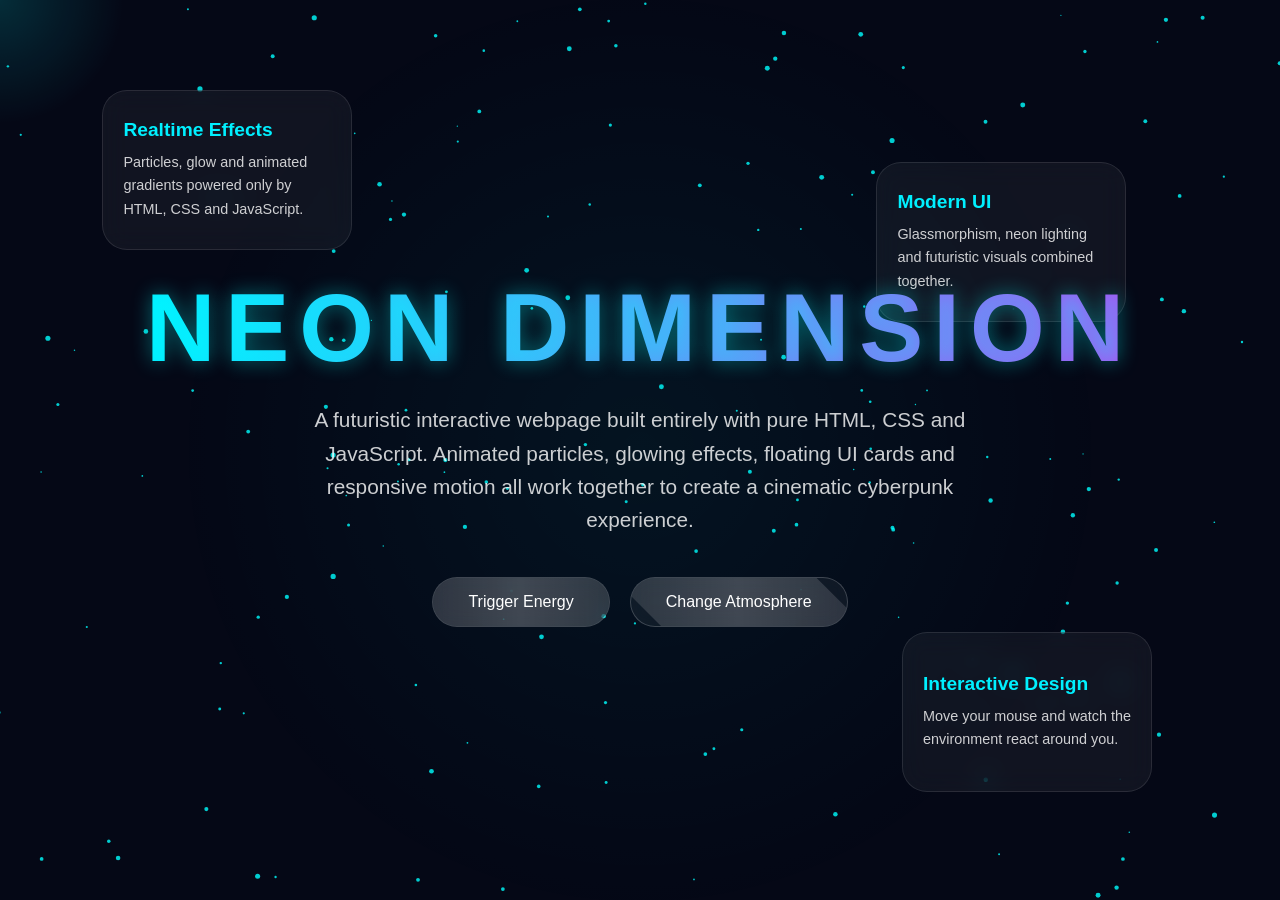
==== index.html @ 29a815ca "Rename github help/index.html to index.html" ====
<!doctype html>
<html lang="en">
  <head>
    <meta charset="UTF-8" />
    <meta name="viewport" content="width=device-width, initial-scale=1.0" />
    <title>Neon Dimension</title>
    <style>
      * {
        margin: 0;
        padding: 0;
        box-sizing: border-box;
        font-family: Arial, sans-serif;
      }

      body {
        overflow: hidden;
        background: #050816;
        color: white;
        height: 100vh;
      }

      canvas {
        position: fixed;
        top: 0;
        left: 0;
        z-index: -1;
      }

      .overlay {
        position: absolute;
        inset: 0;
        background: radial-gradient(
          circle at center,
          rgba(0, 255, 255, 0.05),
          transparent 60%
        );
        pointer-events: none;
      }

      .container {
        position: relative;
        height: 100vh;
        display: flex;
        flex-direction: column;
        justify-content: center;
        align-items: center;
        text-align: center;
        padding: 20px;
      }

      h1 {
        font-size: 6rem;
        text-transform: uppercase;
        letter-spacing: 10px;
        background: linear-gradient(90deg, #00f0ff, #ff00ea, #00f0ff);
        background-size: 300%;
        -webkit-background-clip: text;
        -webkit-text-fill-color: transparent;
        animation: gradientMove 5s infinite linear;
        text-shadow: 0 0 20px rgba(0, 255, 255, 0.4);
      }

      p {
        margin-top: 20px;
        font-size: 1.3rem;
        max-width: 700px;
        line-height: 1.6;
        color: rgba(255, 255, 255, 0.8);
      }

      .buttons {
        margin-top: 40px;
        display: flex;
        gap: 20px;
        flex-wrap: wrap;
        justify-content: center;
      }

      button {
        padding: 15px 35px;
        border: none;
        border-radius: 50px;
        background: rgba(255, 255, 255, 0.05);
        color: white;
        font-size: 1rem;
        cursor: pointer;
        backdrop-filter: blur(10px);
        border: 1px solid rgba(255, 255, 255, 0.2);
        transition: 0.3s ease;
        position: relative;
        overflow: hidden;
      }

      button::before {
        content: "";
        position: absolute;
        top: -100%;
        left: -100%;
        width: 300%;
        height: 300%;
        background: linear-gradient(
          45deg,
          transparent,
          rgba(255, 255, 255, 0.2),
          transparent
        );
        transform: rotate(45deg);
        transition: 0.5s;
      }

      button:hover::before {
        top: 100%;
        left: 100%;
      }

      button:hover {
        transform: translateY(-5px) scale(1.05);
        box-shadow: 0 0 25px rgba(0, 255, 255, 0.5);
        border-color: #00f0ff;
      }

      .floating-card {
        position: absolute;
        width: 250px;
        height: 160px;
        background: rgba(255, 255, 255, 0.05);
        border: 1px solid rgba(255, 255, 255, 0.1);
        backdrop-filter: blur(12px);
        border-radius: 25px;
        padding: 20px;
        display: flex;
        flex-direction: column;
        justify-content: center;
        gap: 10px;
        animation: float 6s ease-in-out infinite;
      }

      .floating-card h3 {
        color: #00f0ff;
        font-size: 1.2rem;
      }

      .floating-card p {
        font-size: 0.9rem;
        margin: 0;
      }

      .card1 {
        top: 10%;
        left: 8%;
      }

      .card2 {
        bottom: 12%;
        right: 10%;
        animation-delay: 2s;
      }

      .card3 {
        top: 18%;
        right: 12%;
        animation-delay: 4s;
      }

      @keyframes gradientMove {
        0% {
          background-position: 0%;
        }
        100% {
          background-position: 300%;
        }
      }

      @keyframes float {
        0%,
        100% {
          transform: translateY(0px);
        }
        50% {
          transform: translateY(-20px);
        }
      }

      .cursor-glow {
        position: fixed;
        width: 250px;
        height: 250px;
        background: radial-gradient(
          circle,
          rgba(0, 255, 255, 0.15),
          transparent 70%
        );
        border-radius: 50%;
        pointer-events: none;
        transform: translate(-50%, -50%);
        mix-blend-mode: screen;
        z-index: 1;
      }

      @media (max-width: 900px) {
        h1 {
          font-size: 3rem;
        }

        .floating-card {
          display: none;
        }
      }
    </style>
  </head>
  <body>
    <canvas id="stars"></canvas>
    <div class="overlay"></div>
    <div class="cursor-glow" id="glow"></div>

    <div class="floating-card card1">
      <h3>Realtime Effects</h3>
      <p>
        Particles, glow and animated gradients powered only by HTML, CSS and
        JavaScript.
      </p>
    </div>

    <div class="floating-card card2">
      <h3>Interactive Design</h3>
      <p>Move your mouse and watch the environment react around you.</p>
    </div>

    <div class="floating-card card3">
      <h3>Modern UI</h3>
      <p>
        Glassmorphism, neon lighting and futuristic visuals combined together.
      </p>
    </div>

    <div class="container">
      <h1>NEON DIMENSION</h1>
      <p>
        A futuristic interactive webpage built entirely with pure HTML, CSS and
        JavaScript. Animated particles, glowing effects, floating UI cards and
        responsive motion all work together to create a cinematic cyberpunk
        experience.
      </p>

      <div class="buttons">
        <button onclick="explode()">Trigger Energy</button>
        <button onclick="changeTheme()">Change Atmosphere</button>
      </div>
    </div>

    <script>
      const canvas = document.getElementById("stars");
      const ctx = canvas.getContext("2d");

      canvas.width = window.innerWidth;
      canvas.height = window.innerHeight;

      let particles = [];

      class Particle {
        constructor(x, y, size, speedX, speedY, color) {
          this.x = x;
          this.y = y;
          this.size = size;
          this.speedX = speedX;
          this.speedY = speedY;
          this.color = color;
        }

        update() {
          this.x += this.speedX;
          this.y += this.speedY;

          if (this.size > 0.2) {
            this.size -= 0.01;
          }
        }

        draw() {
          ctx.fillStyle = this.color;
          ctx.beginPath();
          ctx.arc(this.x, this.y, this.size, 0, Math.PI * 2);
          ctx.fill();
        }
      }

      function initStars() {
        particles = [];
        for (let i = 0; i < 180; i++) {
          particles.push(
            new Particle(
              Math.random() * canvas.width,
              Math.random() * canvas.height,
              Math.random() * 2 + 1,
              (Math.random() - 0.5) * 0.3,
              (Math.random() - 0.5) * 0.3,
              "rgba(0,255,255,0.8)",
            ),
          );
        }
      }

      function animate() {
        ctx.clearRect(0, 0, canvas.width, canvas.height);

        particles.forEach((particle, index) => {
          particle.update();
          particle.draw();

          if (particle.size <= 0.3) {
            particles.splice(index, 1);
          }
        });

        requestAnimationFrame(animate);
      }

      function explode() {
        for (let i = 0; i < 120; i++) {
          particles.push(
            new Particle(
              canvas.width / 2,
              canvas.height / 2,
              Math.random() * 6 + 2,
              (Math.random() - 0.5) * 8,
              (Math.random() - 0.5) * 8,
              `hsl(${Math.random() * 360},100%,60%)`,
            ),
          );
        }
      }

      let dark = true;

      function changeTheme() {
        if (dark) {
          document.body.style.background = "#12001f";
        } else {
          document.body.style.background = "#050816";
        }
        dark = !dark;
      }

      initStars();
      animate();

      window.addEventListener("resize", () => {
        canvas.width = window.innerWidth;
        canvas.height = window.innerHeight;
        initStars();
      });

      const glow = document.getElementById("glow");

      document.addEventListener("mousemove", (e) => {
        glow.style.left = e.clientX + "px";
        glow.style.top = e.clientY + "px";
      });
    </script>
  </body>
</html>
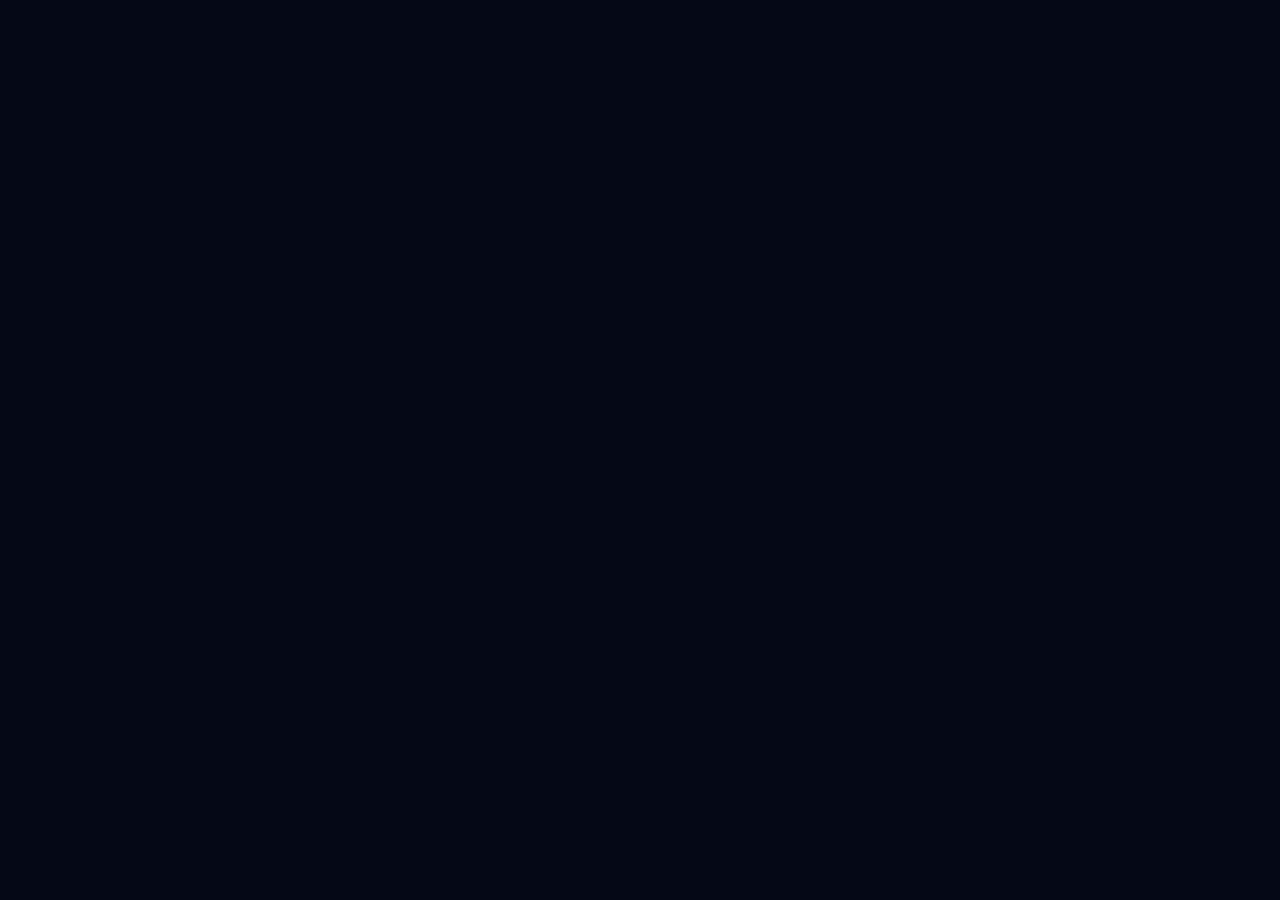
==== commit 35afc72d: "renew code" ====
--- a/index.html
+++ b/index.html
@@ -164,198 +164,3 @@
 
       @keyframes gradientMove {
         0% {
-          background-position: 0%;
-        }
-        100% {
-          background-position: 300%;
-        }
-      }
-
-      @keyframes float {
-        0%,
-        100% {
-          transform: translateY(0px);
-        }
-        50% {
-          transform: translateY(-20px);
-        }
-      }
-
-      .cursor-glow {
-        position: fixed;
-        width: 250px;
-        height: 250px;
-        background: radial-gradient(
-          circle,
-          rgba(0, 255, 255, 0.15),
-          transparent 70%
-        );
-        border-radius: 50%;
-        pointer-events: none;
-        transform: translate(-50%, -50%);
-        mix-blend-mode: screen;
-        z-index: 1;
-      }
-
-      @media (max-width: 900px) {
-        h1 {
-          font-size: 3rem;
-        }
-
-        .floating-card {
-          display: none;
-        }
-      }
-    </style>
-  </head>
-  <body>
-    <canvas id="stars"></canvas>
-    <div class="overlay"></div>
-    <div class="cursor-glow" id="glow"></div>
-
-    <div class="floating-card card1">
-      <h3>Realtime Effects</h3>
-      <p>
-        Particles, glow and animated gradients powered only by HTML, CSS and
-        JavaScript.
-      </p>
-    </div>
-
-    <div class="floating-card card2">
-      <h3>Interactive Design</h3>
-      <p>Move your mouse and watch the environment react around you.</p>
-    </div>
-
-    <div class="floating-card card3">
-      <h3>Modern UI</h3>
-      <p>
-        Glassmorphism, neon lighting and futuristic visuals combined together.
-      </p>
-    </div>
-
-    <div class="container">
-      <h1>NEON DIMENSION</h1>
-      <p>
-        A futuristic interactive webpage built entirely with pure HTML, CSS and
-        JavaScript. Animated particles, glowing effects, floating UI cards and
-        responsive motion all work together to create a cinematic cyberpunk
-        experience.
-      </p>
-
-      <div class="buttons">
-        <button onclick="explode()">Trigger Energy</button>
-        <button onclick="changeTheme()">Change Atmosphere</button>
-      </div>
-    </div>
-
-    <script>
-      const canvas = document.getElementById("stars");
-      const ctx = canvas.getContext("2d");
-
-      canvas.width = window.innerWidth;
-      canvas.height = window.innerHeight;
-
-      let particles = [];
-
-      class Particle {
-        constructor(x, y, size, speedX, speedY, color) {
-          this.x = x;
-          this.y = y;
-          this.size = size;
-          this.speedX = speedX;
-          this.speedY = speedY;
-          this.color = color;
-        }
-
-        update() {
-          this.x += this.speedX;
-          this.y += this.speedY;
-
-          if (this.size > 0.2) {
-            this.size -= 0.01;
-          }
-        }
-
-        draw() {
-          ctx.fillStyle = this.color;
-          ctx.beginPath();
-          ctx.arc(this.x, this.y, this.size, 0, Math.PI * 2);
-          ctx.fill();
-        }
-      }
-
-      function initStars() {
-        particles = [];
-        for (let i = 0; i < 180; i++) {
-          particles.push(
-            new Particle(
-              Math.random() * canvas.width,
-              Math.random() * canvas.height,
-              Math.random() * 2 + 1,
-              (Math.random() - 0.5) * 0.3,
-              (Math.random() - 0.5) * 0.3,
-              "rgba(0,255,255,0.8)",
-            ),
-          );
-        }
-      }
-
-      function animate() {
-        ctx.clearRect(0, 0, canvas.width, canvas.height);
-
-        particles.forEach((particle, index) => {
-          particle.update();
-          particle.draw();
-
-          if (particle.size <= 0.3) {
-            particles.splice(index, 1);
-          }
-        });
-
-        requestAnimationFrame(animate);
-      }
-
-      function explode() {
-        for (let i = 0; i < 120; i++) {
-          particles.push(
-            new Particle(
-              canvas.width / 2,
-              canvas.height / 2,
-              Math.random() * 6 + 2,
-              (Math.random() - 0.5) * 8,
-              (Math.random() - 0.5) * 8,
-              `hsl(${Math.random() * 360},100%,60%)`,
-            ),
-          );
-        }
-      }
-
-      let dark = true;
-
-      function changeTheme() {
-        if (dark) {
-          document.body.style.background = "#12001f";
-        } else {
-          document.body.style.background = "#050816";
-        }
-        dark = !dark;
-      }
-
-      initStars();
-      animate();
-
-      window.addEventListener("resize", () => {
-        canvas.width = window.innerWidth;
-        canvas.height = window.innerHeight;
-        initStars();
-      });
-
-      const glow = document.getElementById("glow");
-
-      document.addEventListener("mousemove", (e) => {
-        glow.style.left = e.clientX + "px";
-        glow.style.top = e.clientY + "px";
-      });
-    </script>
-  </body>
-</html>
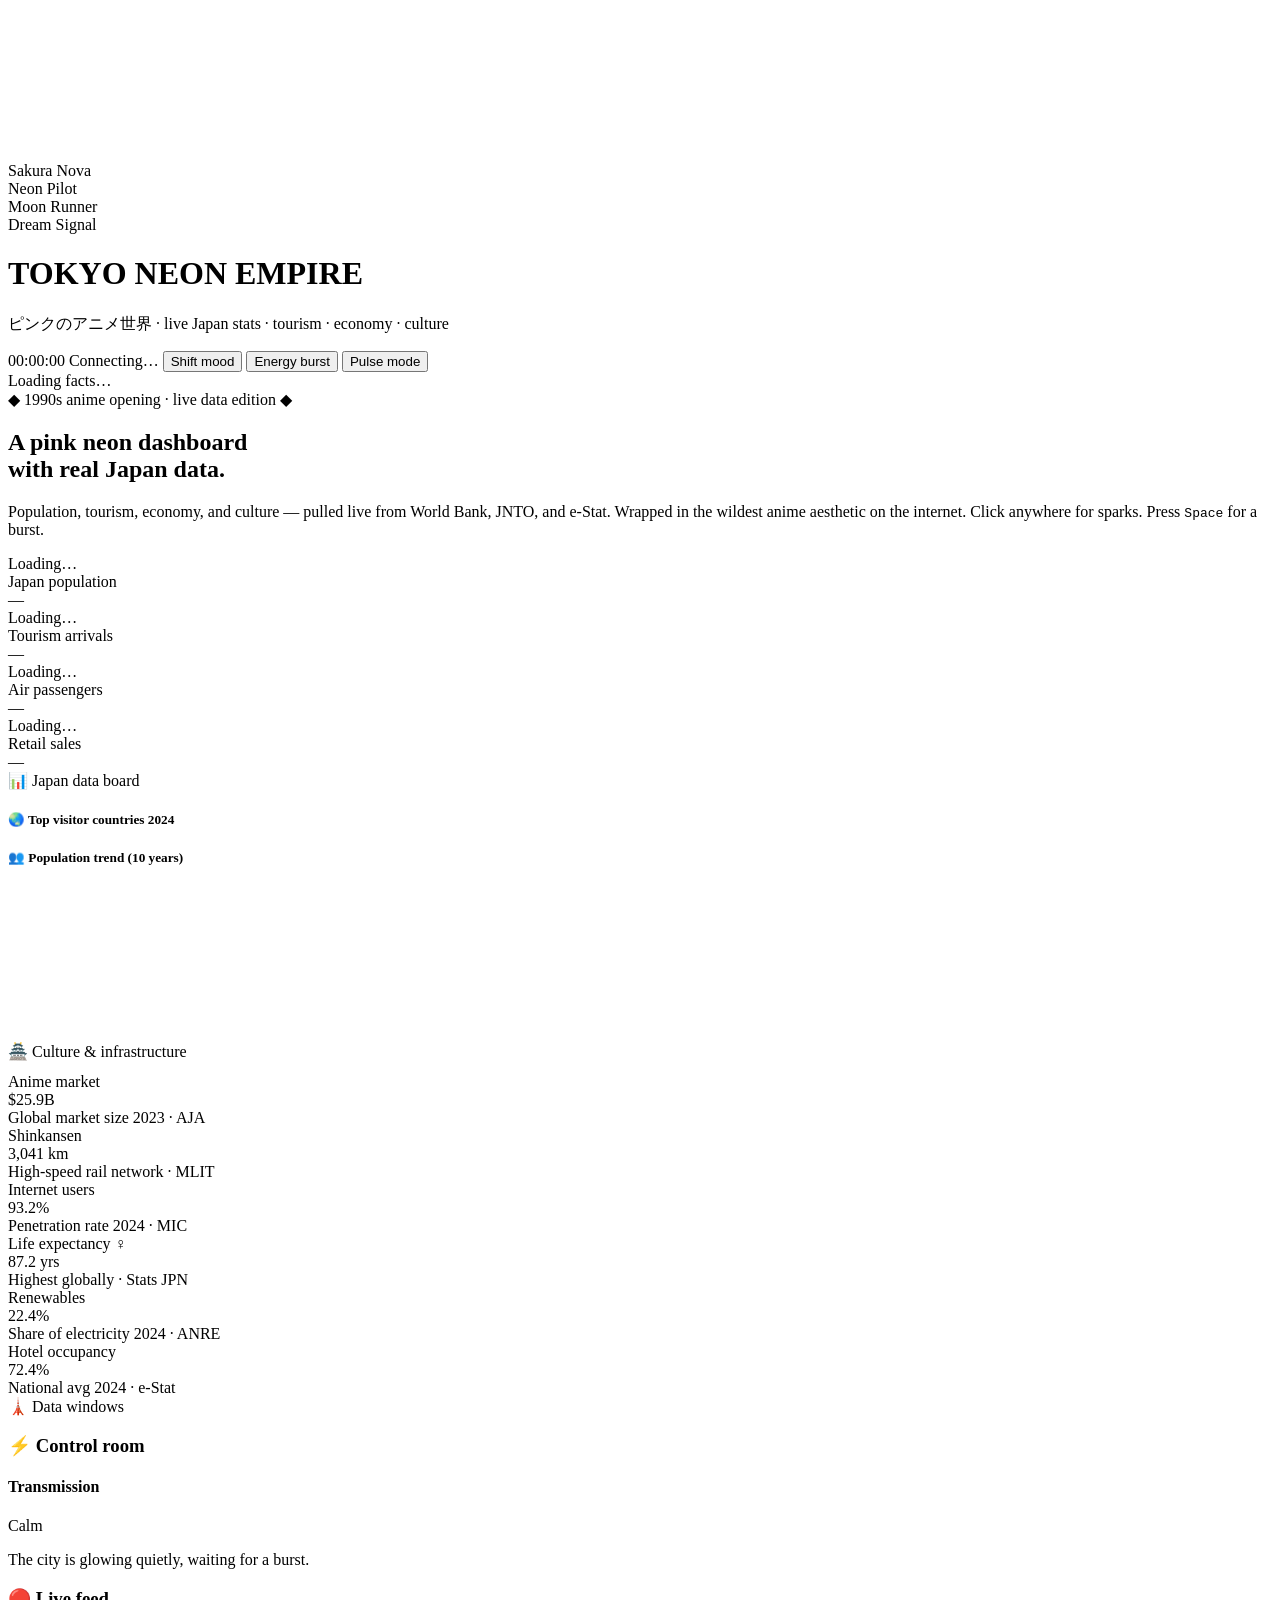
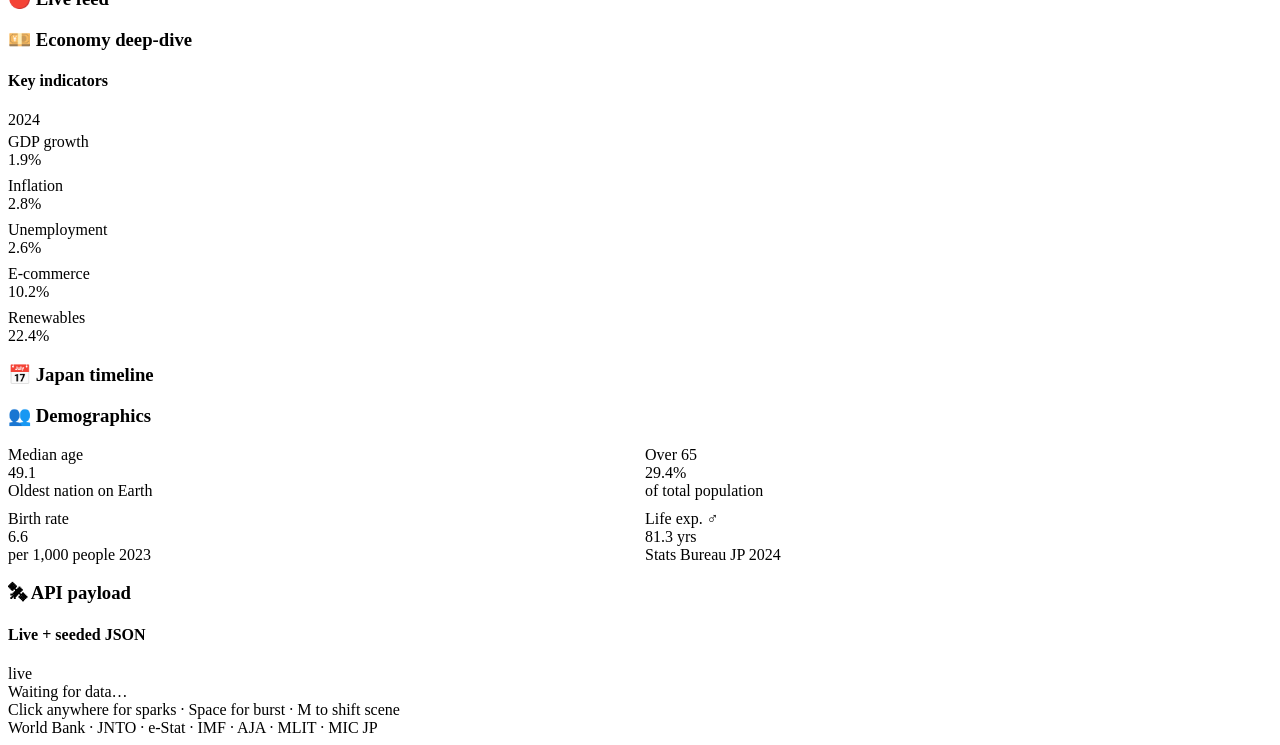
==== commit cd5c9b75: "renewing code" ====
--- a/index.html
+++ b/index.html
@@ -1,166 +1,320 @@
-<!doctype html>
+<!DOCTYPE html>
 <html lang="en">
-  <head>
-    <meta charset="UTF-8" />
-    <meta name="viewport" content="width=device-width, initial-scale=1.0" />
-    <title>Neon Dimension</title>
-    <style>
-      * {
-        margin: 0;
-        padding: 0;
-        box-sizing: border-box;
-        font-family: Arial, sans-serif;
-      }
-
-      body {
-        overflow: hidden;
-        background: #050816;
-        color: white;
-        height: 100vh;
-      }
-
-      canvas {
-        position: fixed;
-        top: 0;
-        left: 0;
-        z-index: -1;
-      }
-
-      .overlay {
-        position: absolute;
-        inset: 0;
-        background: radial-gradient(
-          circle at center,
-          rgba(0, 255, 255, 0.05),
-          transparent 60%
-        );
-        pointer-events: none;
-      }
-
-      .container {
-        position: relative;
-        height: 100vh;
-        display: flex;
-        flex-direction: column;
-        justify-content: center;
-        align-items: center;
-        text-align: center;
-        padding: 20px;
-      }
-
-      h1 {
-        font-size: 6rem;
-        text-transform: uppercase;
-        letter-spacing: 10px;
-        background: linear-gradient(90deg, #00f0ff, #ff00ea, #00f0ff);
-        background-size: 300%;
-        -webkit-background-clip: text;
-        -webkit-text-fill-color: transparent;
-        animation: gradientMove 5s infinite linear;
-        text-shadow: 0 0 20px rgba(0, 255, 255, 0.4);
-      }
-
-      p {
-        margin-top: 20px;
-        font-size: 1.3rem;
-        max-width: 700px;
-        line-height: 1.6;
-        color: rgba(255, 255, 255, 0.8);
-      }
-
-      .buttons {
-        margin-top: 40px;
-        display: flex;
-        gap: 20px;
-        flex-wrap: wrap;
-        justify-content: center;
-      }
-
-      button {
-        padding: 15px 35px;
-        border: none;
-        border-radius: 50px;
-        background: rgba(255, 255, 255, 0.05);
-        color: white;
-        font-size: 1rem;
-        cursor: pointer;
-        backdrop-filter: blur(10px);
-        border: 1px solid rgba(255, 255, 255, 0.2);
-        transition: 0.3s ease;
-        position: relative;
-        overflow: hidden;
-      }
-
-      button::before {
-        content: "";
-        position: absolute;
-        top: -100%;
-        left: -100%;
-        width: 300%;
-        height: 300%;
-        background: linear-gradient(
-          45deg,
-          transparent,
-          rgba(255, 255, 255, 0.2),
-          transparent
-        );
-        transform: rotate(45deg);
-        transition: 0.5s;
-      }
-
-      button:hover::before {
-        top: 100%;
-        left: 100%;
-      }
-
-      button:hover {
-        transform: translateY(-5px) scale(1.05);
-        box-shadow: 0 0 25px rgba(0, 255, 255, 0.5);
-        border-color: #00f0ff;
-      }
-
-      .floating-card {
-        position: absolute;
-        width: 250px;
-        height: 160px;
-        background: rgba(255, 255, 255, 0.05);
-        border: 1px solid rgba(255, 255, 255, 0.1);
-        backdrop-filter: blur(12px);
-        border-radius: 25px;
-        padding: 20px;
-        display: flex;
-        flex-direction: column;
-        justify-content: center;
-        gap: 10px;
-        animation: float 6s ease-in-out infinite;
-      }
-
-      .floating-card h3 {
-        color: #00f0ff;
-        font-size: 1.2rem;
-      }
-
-      .floating-card p {
-        font-size: 0.9rem;
-        margin: 0;
-      }
-
-      .card1 {
-        top: 10%;
-        left: 8%;
-      }
-
-      .card2 {
-        bottom: 12%;
-        right: 10%;
-        animation-delay: 2s;
-      }
-
-      .card3 {
-        top: 18%;
-        right: 12%;
-        animation-delay: 4s;
-      }
-
-      @keyframes gradientMove {
-        0% {
+<head>
+  <meta charset="UTF-8" />
+  <meta name="viewport" content="width=device-width, initial-scale=1.0" />
+  <meta name="description" content="Tokyo Neon Empire — live Japan statistics dashboard with anime aesthetic" />
+  <title>Tokyo Neon Empire 🌸</title>
+
+  <!-- CSS -->
+  <link rel="stylesheet" href="css/base.css" />
+  <link rel="stylesheet" href="css/dashboard.css" />
+  <link rel="stylesheet" href="css/animations.css" />
+</head>
+<body>
+
+  <!-- ── Canvas sky (particle layer) ── -->
+  <canvas id="sky"></canvas>
+
+  <!-- ── FX overlays ── -->
+  <div class="fx-layer noise"></div>
+  <div class="fx-layer scanlines"></div>
+  <div class="fx-layer vignette"></div>
+
+  <!-- ── Mouse follow glow ── -->
+  <div class="cursor-glow" id="glow"></div>
+
+  <!-- ── Floating idol characters (fixed, decorative) ── -->
+  <div class="idol-strip" aria-hidden="true">
+    <div class="idol one">
+      <div class="portrait"><div class="hair"></div></div>
+      <div class="name">Sakura Nova</div>
+    </div>
+    <div class="idol two">
+      <div class="portrait">
+        <div class="hair" style="background:linear-gradient(135deg,#ff8be7,#7be8ff 60%,#2e1240)"></div>
+      </div>
+      <div class="name">Neon Pilot</div>
+    </div>
+    <div class="idol three">
+      <div class="portrait">
+        <div class="hair" style="background:linear-gradient(135deg,#ffe08a,#ff4fd8 60%,#2a133b)"></div>
+      </div>
+      <div class="name">Moon Runner</div>
+    </div>
+    <div class="idol four">
+      <div class="portrait">
+        <div class="hair" style="background:linear-gradient(135deg,#9d7bff,#ff4fd8 60%,#291038)"></div>
+      </div>
+      <div class="name">Dream Signal</div>
+    </div>
+  </div>
+
+  <!-- ══════════════════════════════════════
+       APP SHELL
+  ══════════════════════════════════════ -->
+  <div class="app">
+
+    <!-- ── Top bar ── -->
+    <header class="topbar">
+      <div class="brand">
+        <div class="orb"></div>
+        <div>
+          <h1>TOKYO NEON EMPIRE</h1>
+          <p>ピンクのアニメ世界 · live Japan stats · tourism · economy · culture</p>
+        </div>
+      </div>
+      <div class="controls">
+        <span id="clock">00:00:00</span>
+        <span class="chip" id="statusChip">Connecting…</span>
+        <button class="btn" id="moodBtn" title="Shift colour scene (M)">Shift mood</button>
+        <button class="btn" id="burstBtn" title="Energy burst (Space)">Energy burst</button>
+        <button class="btn primary" id="modeBtn">Pulse mode</button>
+      </div>
+    </header>
+
+    <!-- ── Ticker ── -->
+    <div class="ticker" aria-label="Japan facts ticker">
+      <div class="ticker-track" id="tickerTrack">Loading facts…</div>
+    </div>
+
+    <!-- ══ Main 2-column grid ══ -->
+    <div class="main-grid">
+
+      <!-- ════════ LEFT — Hero + data ════════ -->
+      <section class="hero">
+
+        <!-- Eyebrow -->
+        <div class="eyebrow">◆ 1990s anime opening · live data edition ◆</div>
+
+        <!-- Title -->
+        <h2 class="hero-title">A pink neon dashboard<br>with real Japan data.</h2>
+
+        <!-- Subtitle -->
+        <p class="hero-sub">
+          Population, tourism, economy, and culture — pulled live from World Bank,
+          JNTO, and e-Stat. Wrapped in the wildest anime aesthetic on the internet.
+          Click anywhere for sparks. Press <kbd class="kbd">Space</kbd> for a burst.
+        </p>
+
+        <!-- ── Top 4 stat cards ── -->
+        <div class="stats-bar">
+          <div class="stat has-shine" id="statPop">
+            <span class="stat-value">Loading…</span>
+            <div class="stat-label">Japan population</div>
+            <div class="stat-delta up">—</div>
+          </div>
+          <div class="stat has-shine" id="statTour">
+            <span class="stat-value">Loading…</span>
+            <div class="stat-label">Tourism arrivals</div>
+            <div class="stat-delta up">—</div>
+          </div>
+          <div class="stat has-shine" id="statAir">
+            <span class="stat-value">Loading…</span>
+            <div class="stat-label">Air passengers</div>
+            <div class="stat-delta up">—</div>
+          </div>
+          <div class="stat has-shine" id="statRetail">
+            <span class="stat-value">Loading…</span>
+            <div class="stat-label">Retail sales</div>
+            <div class="stat-delta up">—</div>
+          </div>
+        </div>
+
+        <!-- ── Metric grid (12 tiles) ── -->
+        <div>
+          <div class="section-title" style="margin-bottom:12px">📊 Japan data board</div>
+          <div class="metric-grid" id="metricGrid"></div>
+        </div>
+
+        <!-- ── Charts row ── -->
+        <div class="charts-row">
+          <!-- Tourism by country -->
+          <div class="chart-card">
+            <h5>🌏 Top visitor countries 2024</h5>
+            <div class="bar-chart" id="tourismChart"></div>
+          </div>
+
+          <!-- Population sparkline -->
+          <div class="chart-card">
+            <h5>👥 Population trend (10 years)</h5>
+            <div class="sparkline-wrap">
+              <canvas id="popSparkline"></canvas>
+            </div>
+          </div>
+        </div>
+
+        <!-- ── Additional Japan stats section ── -->
+        <div>
+          <div class="section-title" style="margin-bottom:12px">🏯 Culture & infrastructure</div>
+          <div class="metric-grid">
+            <div class="metric fade-in">
+              <div class="metric-key">Anime market</div>
+              <div class="metric-val">$25.9B</div>
+              <div class="metric-desc">Global market size 2023 · AJA</div>
+            </div>
+            <div class="metric fade-in">
+              <div class="metric-key">Shinkansen</div>
+              <div class="metric-val">3,041 km</div>
+              <div class="metric-desc">High-speed rail network · MLIT</div>
+            </div>
+            <div class="metric fade-in">
+              <div class="metric-key">Internet users</div>
+              <div class="metric-val">93.2%</div>
+              <div class="metric-desc">Penetration rate 2024 · MIC</div>
+            </div>
+            <div class="metric fade-in">
+              <div class="metric-key">Life expectancy ♀</div>
+              <div class="metric-val">87.2 yrs</div>
+              <div class="metric-desc">Highest globally · Stats JPN</div>
+            </div>
+            <div class="metric fade-in">
+              <div class="metric-key">Renewables</div>
+              <div class="metric-val">22.4%</div>
+              <div class="metric-desc">Share of electricity 2024 · ANRE</div>
+            </div>
+            <div class="metric fade-in">
+              <div class="metric-key">Hotel occupancy</div>
+              <div class="metric-val">72.4%</div>
+              <div class="metric-desc">National avg 2024 · e-Stat</div>
+            </div>
+          </div>
+        </div>
+
+        <!-- ── Gallery cards ── -->
+        <div>
+          <div class="section-title" style="margin-bottom:12px">🗼 Data windows</div>
+          <div class="gallery" id="gallery"></div>
+        </div>
+
+      </section>
+
+      <!-- ════════ RIGHT — Control panel ════════ -->
+      <aside class="side-panel">
+
+        <!-- Transmission card -->
+        <div class="panel-card">
+          <h3>⚡ Control room</h3>
+          <div class="inner-card">
+            <div class="card-head">
+              <h4>Transmission</h4>
+              <span class="pill pink" id="powerState">Calm</span>
+            </div>
+            <p class="card-body" id="powerText">The city is glowing quietly, waiting for a burst.</p>
+            <div class="bar"><span id="powerBar" style="width:30%"></span></div>
+          </div>
+        </div>
+
+        <!-- Live feed -->
+        <div class="panel-card">
+          <h3>🔴 Live feed</h3>
+          <div class="live-feed" id="liveFeed"></div>
+        </div>
+
+        <!-- Economy deep-dive -->
+        <div class="panel-card">
+          <h3>💴 Economy deep-dive</h3>
+          <div class="inner-card">
+            <div class="card-head"><h4>Key indicators</h4><span class="pill gold">2024</span></div>
+            <div style="display:grid;gap:8px;margin-top:4px">
+              <div class="bar-row">
+                <div class="bar-label">GDP growth</div>
+                <div class="bar-track"><div class="bar-fill" style="width:38%;background:linear-gradient(90deg,var(--green),var(--blue))"></div></div>
+                <div class="bar-val">1.9%</div>
+              </div>
+              <div class="bar-row">
+                <div class="bar-label">Inflation</div>
+                <div class="bar-track"><div class="bar-fill" style="width:56%;background:linear-gradient(90deg,var(--gold),var(--pink))"></div></div>
+                <div class="bar-val">2.8%</div>
+              </div>
+              <div class="bar-row">
+                <div class="bar-label">Unemployment</div>
+                <div class="bar-track"><div class="bar-fill" style="width:26%;background:linear-gradient(90deg,var(--blue),var(--green))"></div></div>
+                <div class="bar-val">2.6%</div>
+              </div>
+              <div class="bar-row">
+                <div class="bar-label">E-commerce</div>
+                <div class="bar-track"><div class="bar-fill" style="width:51%;background:linear-gradient(90deg,var(--violet),var(--blue))"></div></div>
+                <div class="bar-val">10.2%</div>
+              </div>
+              <div class="bar-row">
+                <div class="bar-label">Renewables</div>
+                <div class="bar-track"><div class="bar-fill" style="width:44%;background:linear-gradient(90deg,var(--green),var(--blue))"></div></div>
+                <div class="bar-val">22.4%</div>
+              </div>
+            </div>
+          </div>
+        </div>
+
+        <!-- Timeline -->
+        <div class="panel-card">
+          <h3>📅 Japan timeline</h3>
+          <div class="timeline" id="timeline"></div>
+        </div>
+
+        <!-- Demographics card -->
+        <div class="panel-card">
+          <h3>👥 Demographics</h3>
+          <div class="inner-card">
+            <div style="display:grid;grid-template-columns:1fr 1fr;gap:10px">
+              <div class="metric">
+                <div class="metric-key">Median age</div>
+                <div class="metric-val">49.1</div>
+                <div class="metric-desc">Oldest nation on Earth</div>
+              </div>
+              <div class="metric">
+                <div class="metric-key">Over 65</div>
+                <div class="metric-val">29.4%</div>
+                <div class="metric-desc">of total population</div>
+              </div>
+              <div class="metric">
+                <div class="metric-key">Birth rate</div>
+                <div class="metric-val">6.6</div>
+                <div class="metric-desc">per 1,000 people 2023</div>
+              </div>
+              <div class="metric">
+                <div class="metric-key">Life exp. ♂</div>
+                <div class="metric-val">81.3 yrs</div>
+                <div class="metric-desc">Stats Bureau JP 2024</div>
+              </div>
+            </div>
+          </div>
+        </div>
+
+        <!-- API payload -->
+        <div class="panel-card">
+          <h3>🛰 API payload</h3>
+          <div class="inner-card">
+            <div class="card-head">
+              <h4>Live + seeded JSON</h4>
+              <span class="pill" id="jsonStatus">live</span>
+            </div>
+            <div class="json-box" id="jsonView">Waiting for data…</div>
+          </div>
+        </div>
+
+      </aside>
+    </div>
+    <!-- end .main-grid -->
+
+    <!-- ── Footer ── -->
+    <footer class="footer">
+      <div>
+        Click anywhere for sparks · <span class="kbd">Space</span> for burst ·
+        <span class="kbd">M</span> to shift scene
+      </div>
+      <div style="color:var(--dim)">World Bank · JNTO · e-Stat · IMF · AJA · MLIT · MIC JP</div>
+    </footer>
+
+  </div>
+  <!-- end .app -->
+
+  <!-- ── Scripts (order matters) ── -->
+  <script src="data/japan-stats.js"></script>
+  <script src="js/api.js"></script>
+  <script src="js/particles.js"></script>
+  <script src="js/ui.js"></script>
+  <script src="js/app.js"></script>
+
+</body>
+</html>
